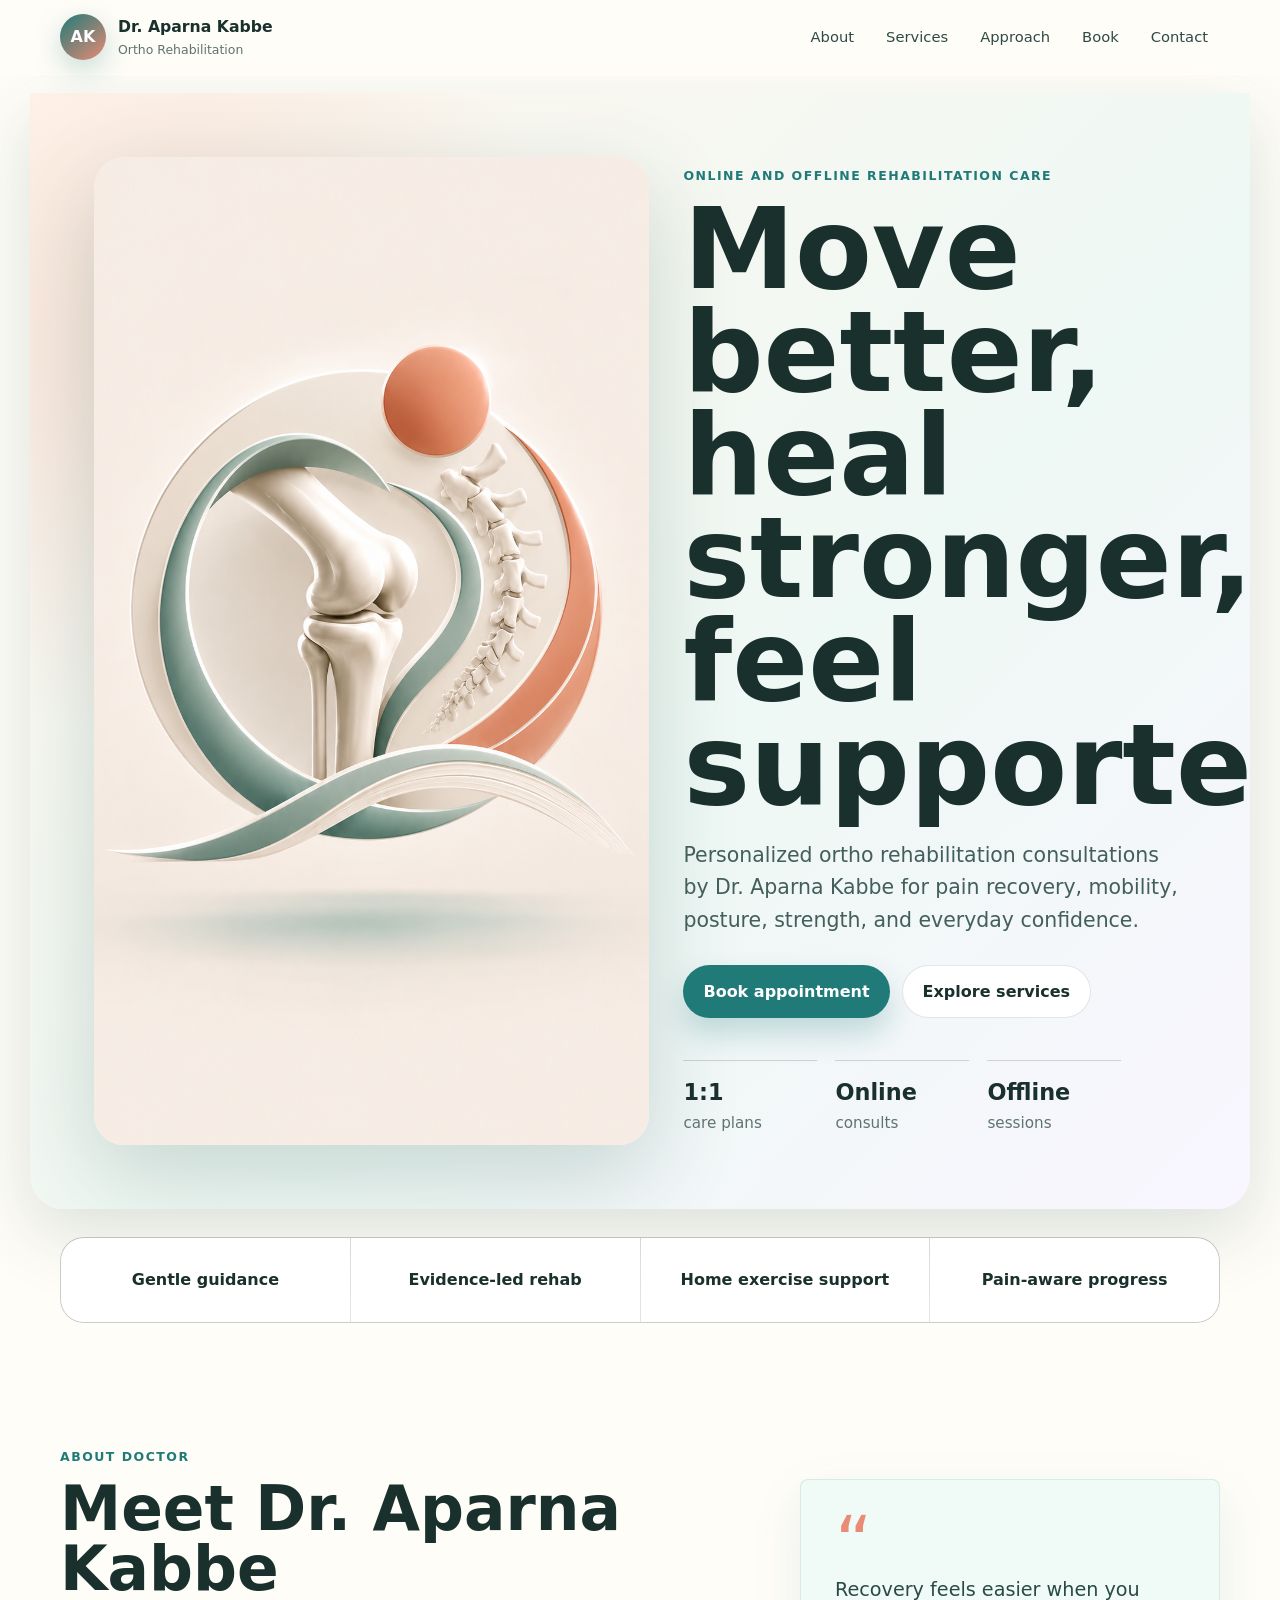
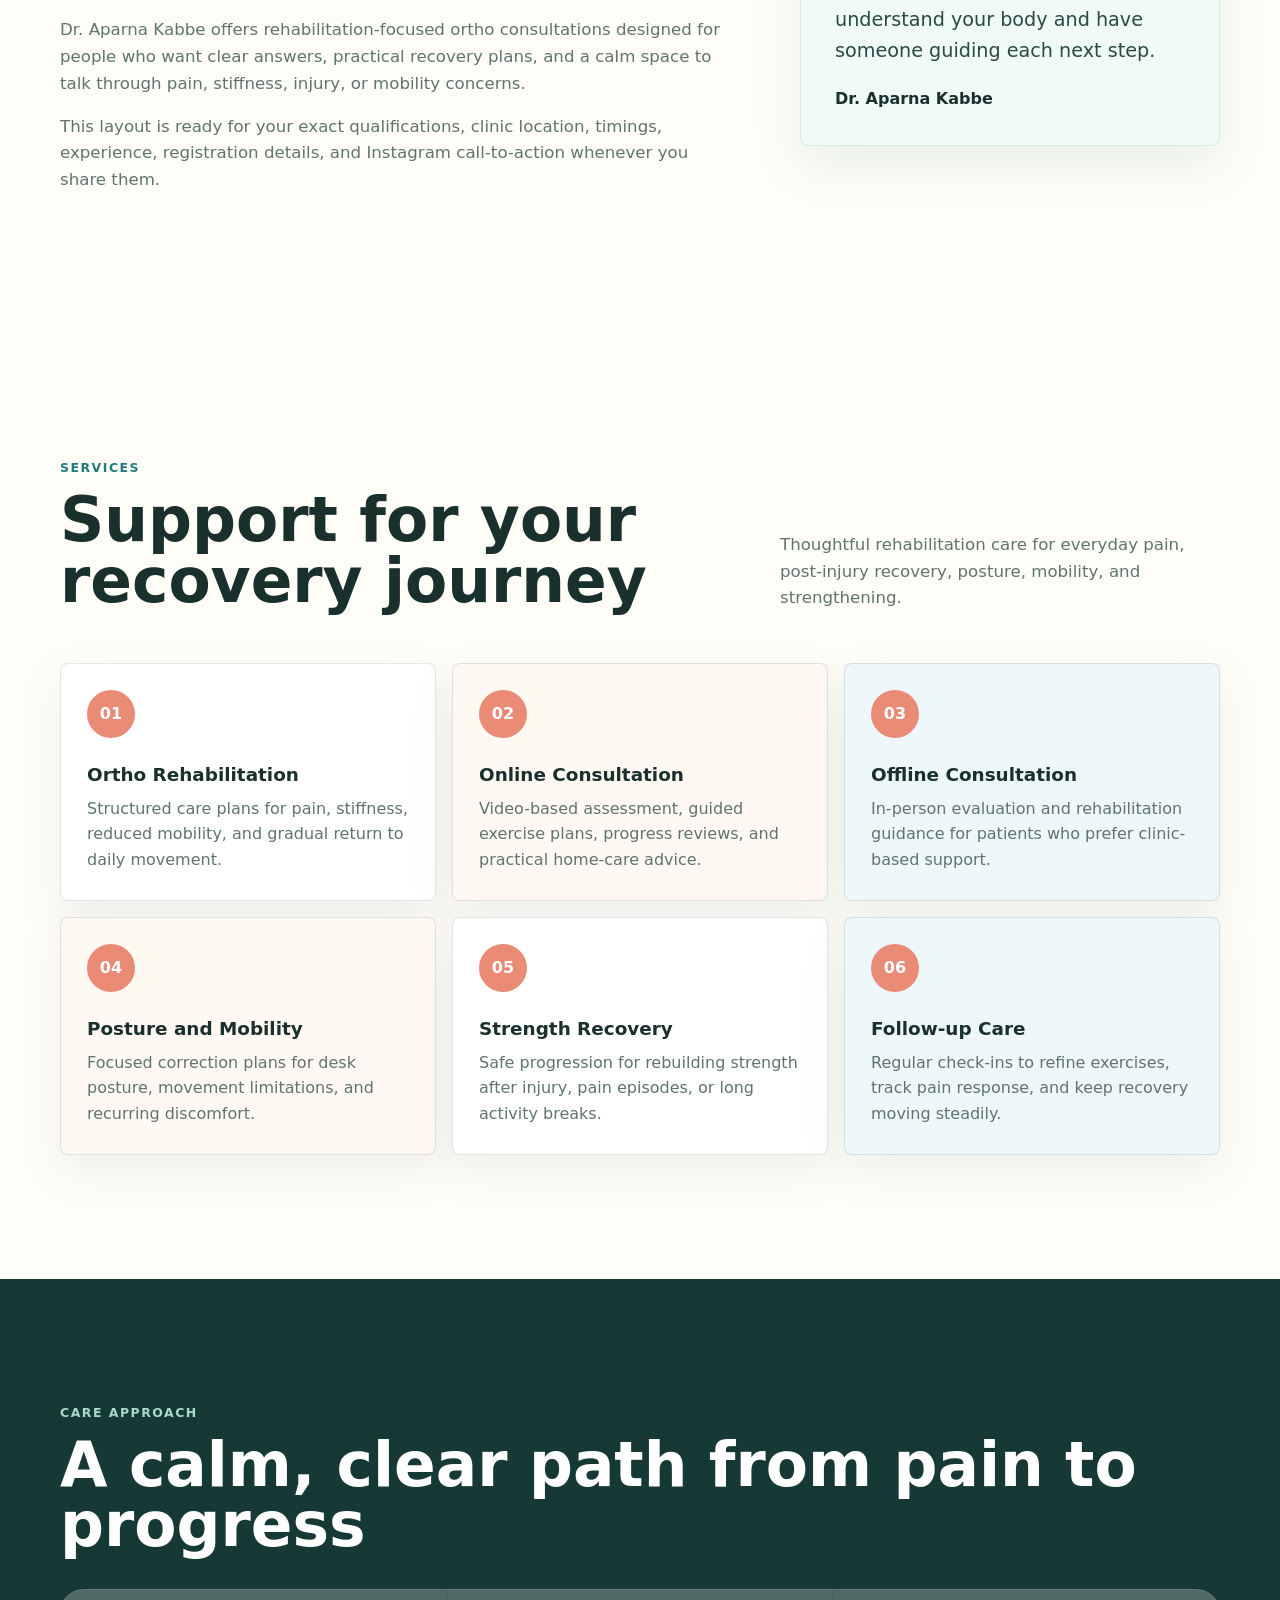
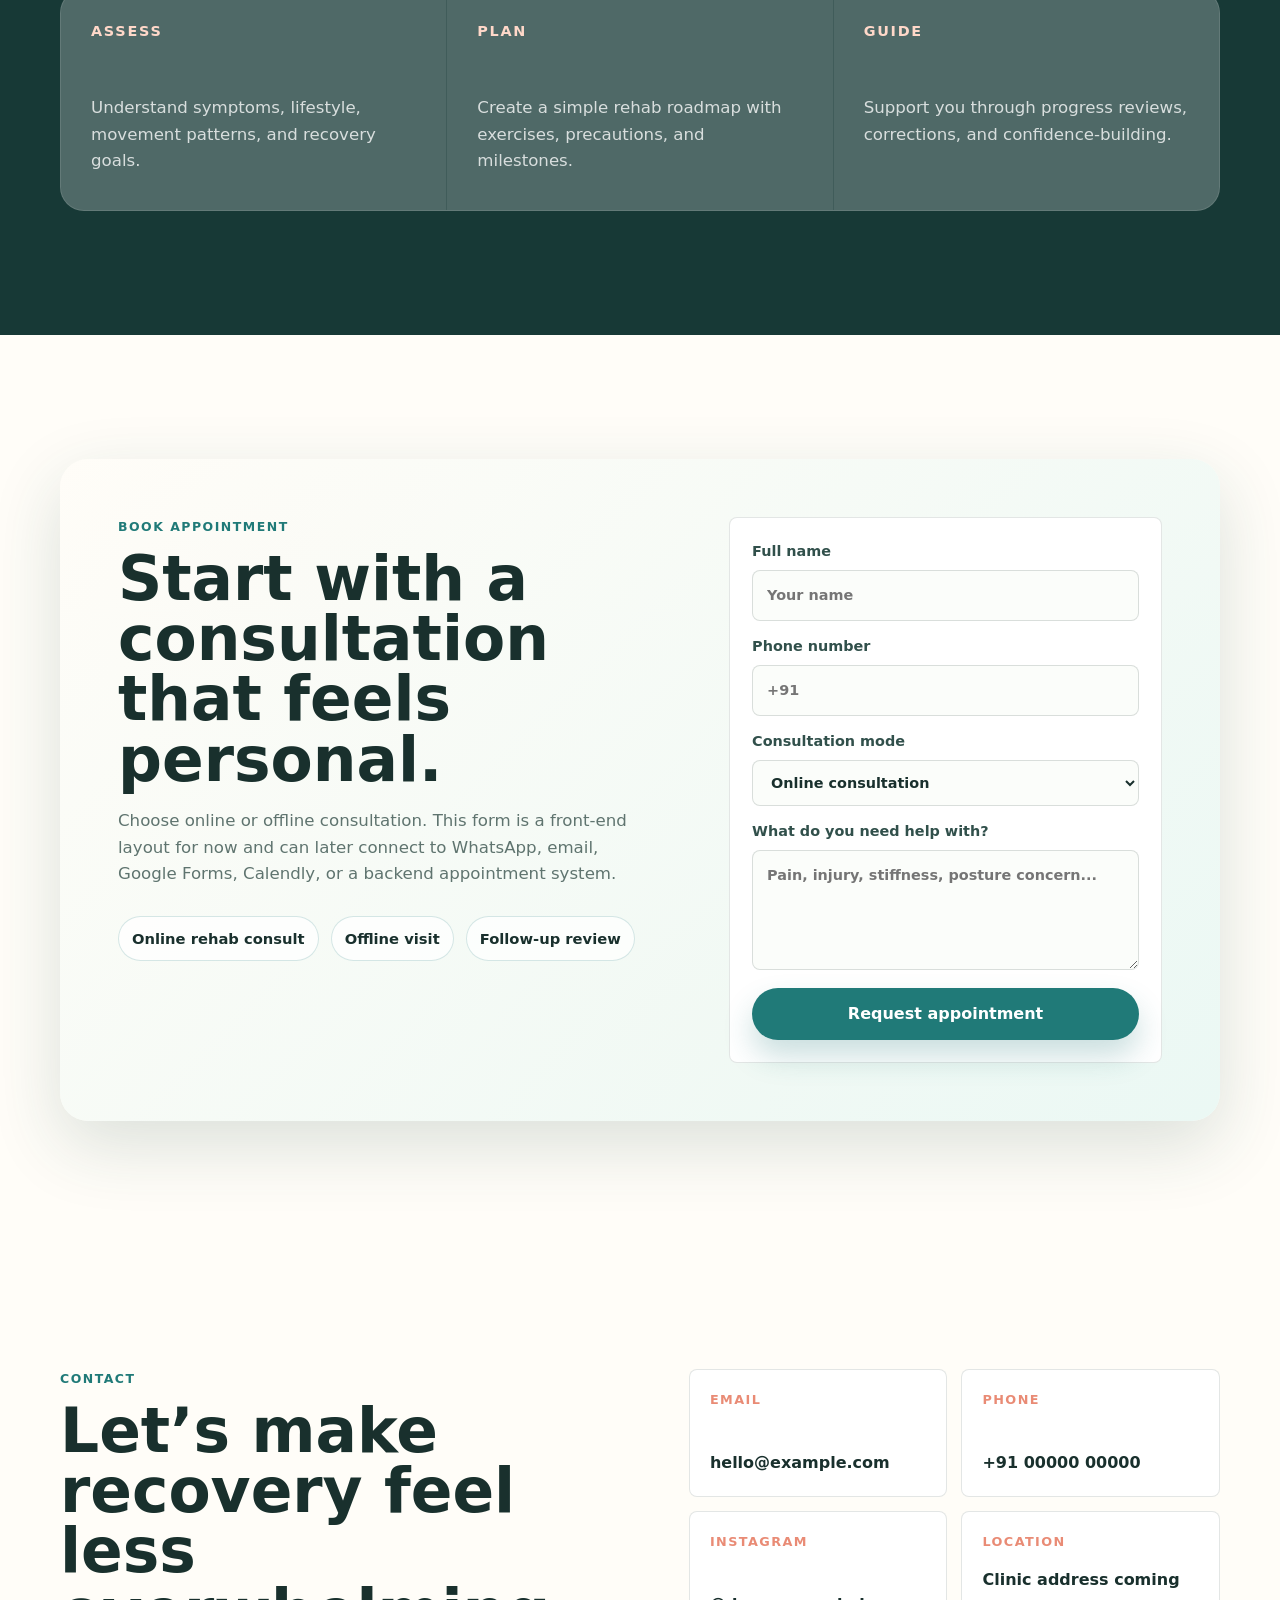
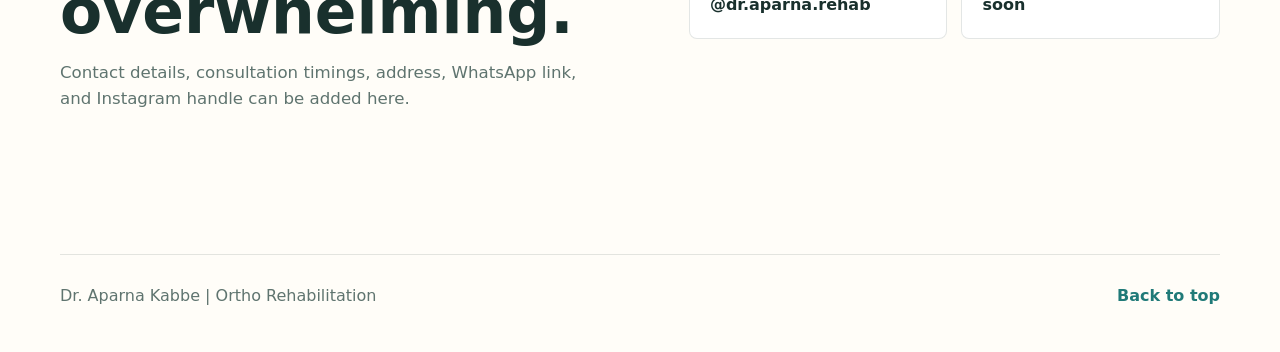
==== aparna-ortho-web/index.html @ 65c0a80f "Demo Website" ====
<!DOCTYPE html>
<html lang="en">
<head>
  <meta charset="UTF-8">
  <meta name="viewport" content="width=device-width, initial-scale=1.0">
  <meta name="description" content="Warm, supportive rehabilitation consultations with Dr. Aparna Kabbe. Online and offline ortho rehabilitation care.">
  <title>Dr. Aparna Kabbe | Ortho Rehabilitation</title>
  <link rel="stylesheet" href="styles.css">
</head>
<body>
  <header class="site-header" id="top">
    <nav class="nav-shell" aria-label="Primary navigation">
      <a class="brand" href="#top" aria-label="Dr. Aparna Kabbe home">
        <span class="brand-mark">AK</span>
        <span>
          <strong>Dr. Aparna Kabbe</strong>
          <small>Ortho Rehabilitation</small>
        </span>
      </a>
      <button class="nav-toggle" type="button" aria-label="Open menu" aria-expanded="false">
        <span></span>
        <span></span>
        <span></span>
      </button>
      <div class="nav-links">
        <a href="#about">About</a>
        <a href="#services">Services</a>
        <a href="#approach">Approach</a>
        <a href="#appointment">Book</a>
        <a href="#contact">Contact</a>
      </div>
    </nav>
  </header>

  <main>
    <section class="hero section-band">
      <div class="hero-media" aria-hidden="true">
        <img src="assets/rehab-hero.png" alt="">
      </div>
      <div class="hero-content">
        <p class="eyebrow">Online and offline rehabilitation care</p>
        <h1>Move better, heal stronger, feel supported.</h1>
        <p class="hero-copy">
          Personalized ortho rehabilitation consultations by Dr. Aparna Kabbe for pain recovery,
          mobility, posture, strength, and everyday confidence.
        </p>
        <div class="hero-actions">
          <a class="button primary" href="#appointment">Book appointment</a>
          <a class="button secondary" href="#services">Explore services</a>
        </div>
        <div class="quick-stats" aria-label="Practice highlights">
          <span><strong>1:1</strong> care plans</span>
          <span><strong>Online</strong> consults</span>
          <span><strong>Offline</strong> sessions</span>
        </div>
      </div>
    </section>

    <section class="intro-strip" aria-label="Care promise">
      <span>Gentle guidance</span>
      <span>Evidence-led rehab</span>
      <span>Home exercise support</span>
      <span>Pain-aware progress</span>
    </section>

    <section class="section about" id="about">
      <div class="section-kicker">About doctor</div>
      <div class="split">
        <div>
          <h2>Meet Dr. Aparna Kabbe</h2>
          <p>
            Dr. Aparna Kabbe offers rehabilitation-focused ortho consultations designed for people
            who want clear answers, practical recovery plans, and a calm space to talk through pain,
            stiffness, injury, or mobility concerns.
          </p>
          <p>
            This layout is ready for your exact qualifications, clinic location, timings,
            experience, registration details, and Instagram call-to-action whenever you share them.
          </p>
        </div>
        <aside class="doctor-note">
          <span class="quote-mark">“</span>
          <p>
            Recovery feels easier when you understand your body and have someone guiding each next step.
          </p>
          <strong>Dr. Aparna Kabbe</strong>
        </aside>
      </div>
    </section>

    <section class="section services" id="services">
      <div class="section-heading">
        <div>
          <div class="section-kicker">Services</div>
          <h2>Support for your recovery journey</h2>
        </div>
        <p>Thoughtful rehabilitation care for everyday pain, post-injury recovery, posture, mobility, and strengthening.</p>
      </div>

      <div class="service-grid">
        <article class="service-card">
          <span class="service-icon">01</span>
          <h3>Ortho Rehabilitation</h3>
          <p>Structured care plans for pain, stiffness, reduced mobility, and gradual return to daily movement.</p>
        </article>
        <article class="service-card">
          <span class="service-icon">02</span>
          <h3>Online Consultation</h3>
          <p>Video-based assessment, guided exercise plans, progress reviews, and practical home-care advice.</p>
        </article>
        <article class="service-card">
          <span class="service-icon">03</span>
          <h3>Offline Consultation</h3>
          <p>In-person evaluation and rehabilitation guidance for patients who prefer clinic-based support.</p>
        </article>
        <article class="service-card">
          <span class="service-icon">04</span>
          <h3>Posture and Mobility</h3>
          <p>Focused correction plans for desk posture, movement limitations, and recurring discomfort.</p>
        </article>
        <article class="service-card">
          <span class="service-icon">05</span>
          <h3>Strength Recovery</h3>
          <p>Safe progression for rebuilding strength after injury, pain episodes, or long activity breaks.</p>
        </article>
        <article class="service-card">
          <span class="service-icon">06</span>
          <h3>Follow-up Care</h3>
          <p>Regular check-ins to refine exercises, track pain response, and keep recovery moving steadily.</p>
        </article>
      </div>
    </section>

    <section class="section approach" id="approach">
      <div class="section-kicker">Care approach</div>
      <h2>A calm, clear path from pain to progress</h2>
      <div class="timeline">
        <div>
          <span>Assess</span>
          <p>Understand symptoms, lifestyle, movement patterns, and recovery goals.</p>
        </div>
        <div>
          <span>Plan</span>
          <p>Create a simple rehab roadmap with exercises, precautions, and milestones.</p>
        </div>
        <div>
          <span>Guide</span>
          <p>Support you through progress reviews, corrections, and confidence-building.</p>
        </div>
      </div>
    </section>

    <section class="section appointment" id="appointment">
      <div class="appointment-panel">
        <div>
          <div class="section-kicker">Book appointment</div>
          <h2>Start with a consultation that feels personal.</h2>
          <p>
            Choose online or offline consultation. This form is a front-end layout for now and can
            later connect to WhatsApp, email, Google Forms, Calendly, or a backend appointment system.
          </p>
          <div class="contact-pills">
            <span>Online rehab consult</span>
            <span>Offline visit</span>
            <span>Follow-up review</span>
          </div>
        </div>
        <form class="booking-form">
          <label>
            Full name
            <input type="text" name="name" placeholder="Your name">
          </label>
          <label>
            Phone number
            <input type="tel" name="phone" placeholder="+91">
          </label>
          <label>
            Consultation mode
            <select name="mode">
              <option>Online consultation</option>
              <option>Offline consultation</option>
              <option>Not sure yet</option>
            </select>
          </label>
          <label>
            What do you need help with?
            <textarea name="message" rows="4" placeholder="Pain, injury, stiffness, posture concern..."></textarea>
          </label>
          <button class="button primary form-button" type="submit">Request appointment</button>
        </form>
      </div>
    </section>

    <section class="section contact" id="contact">
      <div class="contact-layout">
        <div>
          <div class="section-kicker">Contact</div>
          <h2>Let’s make recovery feel less overwhelming.</h2>
          <p>Contact details, consultation timings, address, WhatsApp link, and Instagram handle can be added here.</p>
        </div>
        <div class="contact-grid">
          <a href="mailto:hello@example.com">
            <span>Email</span>
            hello@example.com
          </a>
          <a href="tel:+910000000000">
            <span>Phone</span>
            +91 00000 00000
          </a>
          <a href="#" aria-label="Instagram placeholder">
            <span>Instagram</span>
            @dr.aparna.rehab
          </a>
          <a href="#" aria-label="Location placeholder">
            <span>Location</span>
            Clinic address coming soon
          </a>
        </div>
      </div>
    </section>
  </main>

  <footer class="site-footer">
    <p>Dr. Aparna Kabbe | Ortho Rehabilitation</p>
    <a href="#top">Back to top</a>
  </footer>

  <script src="script.js"></script>
</body>
</html>
---- aparna-ortho-web/styles.css ----
:root {
  --ink: #19302d;
  --muted: #5f746f;
  --soft: #f8f2eb;
  --paper: #fffdf8;
  --sage: #8fb8a5;
  --teal: #207a78;
  --coral: #e98b75;
  --gold: #d3a94f;
  --blue: #eaf4f7;
  --line: rgba(25, 48, 45, 0.12);
  --shadow: 0 24px 70px rgba(33, 72, 67, 0.16);
}

* {
  box-sizing: border-box;
}

html {
  scroll-behavior: smooth;
}

body {
  margin: 0;
  color: var(--ink);
  background: var(--paper);
  font-family: Inter, ui-sans-serif, system-ui, -apple-system, BlinkMacSystemFont, "Segoe UI", sans-serif;
  line-height: 1.6;
}

a {
  color: inherit;
  text-decoration: none;
}

img {
  display: block;
  max-width: 100%;
}

.site-header {
  position: sticky;
  top: 0;
  z-index: 30;
  padding: 14px 18px;
  backdrop-filter: blur(18px);
  background: rgba(255, 253, 248, 0.78);
  border-bottom: 1px solid rgba(255, 255, 255, 0.58);
}

.nav-shell {
  width: min(1160px, 100%);
  margin: 0 auto;
  display: flex;
  align-items: center;
  justify-content: space-between;
  gap: 20px;
}

.brand {
  display: inline-flex;
  align-items: center;
  gap: 12px;
}

.brand-mark {
  width: 46px;
  height: 46px;
  display: grid;
  place-items: center;
  border-radius: 50%;
  color: white;
  font-weight: 800;
  background: linear-gradient(140deg, var(--teal), var(--coral));
  box-shadow: 0 10px 28px rgba(32, 122, 120, 0.26);
}

.brand strong,
.brand small {
  display: block;
}

.brand strong {
  font-size: 0.98rem;
  letter-spacing: 0;
}

.brand small {
  color: var(--muted);
  font-size: 0.78rem;
}

.nav-links {
  display: flex;
  align-items: center;
  gap: 8px;
}

.nav-links a {
  padding: 10px 12px;
  color: #2f4a46;
  font-size: 0.92rem;
  border-radius: 999px;
}

.nav-links a:hover {
  background: rgba(143, 184, 165, 0.18);
}

.nav-toggle {
  width: 42px;
  height: 42px;
  display: none;
  place-items: center;
  gap: 4px;
  padding: 10px;
  border: 1px solid var(--line);
  border-radius: 50%;
  background: white;
}

.nav-toggle span {
  width: 18px;
  height: 2px;
  display: block;
  background: var(--ink);
}

.section-band {
  width: min(1220px, calc(100% - 36px));
  margin: 18px auto 0;
}

.hero {
  min-height: calc(100vh - 98px);
  display: grid;
  grid-template-columns: minmax(0, 1.05fr) minmax(380px, 0.95fr);
  align-items: center;
  gap: 34px;
  padding: 64px clamp(22px, 5vw, 68px);
  overflow: hidden;
  border-radius: 0 0 34px 34px;
  background:
    radial-gradient(circle at 12% 22%, rgba(233, 139, 117, 0.20), transparent 29%),
    linear-gradient(135deg, #fff7ee 0%, #eef8f4 58%, #f9f6ff 100%);
  box-shadow: var(--shadow);
}

.hero-content {
  max-width: 680px;
}

.eyebrow,
.section-kicker {
  margin: 0 0 12px;
  color: var(--teal);
  font-size: 0.78rem;
  font-weight: 800;
  letter-spacing: 0.12em;
  text-transform: uppercase;
}

h1,
h2,
h3,
p {
  margin-top: 0;
}

h1 {
  max-width: 760px;
  margin-bottom: 22px;
  font-size: clamp(3.35rem, 9vw, 7rem);
  line-height: 0.92;
  letter-spacing: 0;
}

h2 {
  margin-bottom: 18px;
  font-size: clamp(2rem, 4.8vw, 4.7rem);
  line-height: 0.98;
  letter-spacing: 0;
}

h3 {
  margin-bottom: 10px;
  font-size: 1.15rem;
  line-height: 1.2;
}

.hero-copy {
  max-width: 620px;
  color: #435f5a;
  font-size: clamp(1.02rem, 2vw, 1.28rem);
}

.hero-actions,
.contact-pills {
  display: flex;
  flex-wrap: wrap;
  gap: 12px;
  margin-top: 28px;
}

.button {
  min-height: 48px;
  display: inline-flex;
  align-items: center;
  justify-content: center;
  padding: 13px 20px;
  border: 0;
  border-radius: 999px;
  font: inherit;
  font-weight: 800;
  cursor: pointer;
  transition: transform 180ms ease, box-shadow 180ms ease, background 180ms ease;
}

.button:hover {
  transform: translateY(-2px);
}

.button.primary {
  color: white;
  background: var(--teal);
  box-shadow: 0 16px 30px rgba(32, 122, 120, 0.24);
}

.button.secondary {
  color: var(--ink);
  background: white;
  border: 1px solid rgba(25, 48, 45, 0.12);
}

.quick-stats {
  display: flex;
  flex-wrap: wrap;
  gap: 18px;
  margin-top: 42px;
}

.quick-stats span {
  min-width: 134px;
  padding-top: 14px;
  border-top: 1px solid rgba(25, 48, 45, 0.18);
  color: var(--muted);
  font-size: 0.95rem;
}

.quick-stats strong {
  display: block;
  color: var(--ink);
  font-size: 1.4rem;
}

.hero-media {
  align-self: stretch;
  min-height: 520px;
  border-radius: 30px;
  overflow: hidden;
  box-shadow: 0 30px 90px rgba(30, 80, 72, 0.20);
}

.hero-media img {
  width: 100%;
  height: 100%;
  object-fit: cover;
}

.intro-strip {
  width: min(1160px, calc(100% - 36px));
  margin: 28px auto 0;
  display: grid;
  grid-template-columns: repeat(4, 1fr);
  gap: 1px;
  overflow: hidden;
  border: 1px solid var(--line);
  border-radius: 24px;
  background: var(--line);
}

.intro-strip span {
  min-height: 84px;
  display: grid;
  place-items: center;
  padding: 18px;
  text-align: center;
  font-weight: 800;
  background: white;
}

.section {
  width: min(1160px, calc(100% - 36px));
  margin: 0 auto;
  padding: clamp(72px, 10vw, 124px) 0;
}

.split {
  display: grid;
  grid-template-columns: minmax(0, 1fr) minmax(320px, 420px);
  gap: clamp(28px, 6vw, 70px);
  align-items: start;
}

.split p,
.section-heading p,
.appointment-panel p,
.contact-layout p {
  color: var(--muted);
  font-size: 1.04rem;
}

.doctor-note {
  position: relative;
  padding: 34px;
  border-radius: 8px;
  background: #f0faf6;
  border: 1px solid rgba(32, 122, 120, 0.12);
  box-shadow: 0 18px 50px rgba(32, 122, 120, 0.10);
}

.quote-mark {
  color: var(--coral);
  font-size: 4.5rem;
  line-height: 0.8;
}

.doctor-note p {
  color: #294a45;
  font-size: 1.2rem;
}

.section-heading {
  display: grid;
  grid-template-columns: minmax(0, 1fr) minmax(280px, 440px);
  gap: 28px;
  align-items: end;
  margin-bottom: 34px;
}

.service-grid {
  display: grid;
  grid-template-columns: repeat(3, 1fr);
  gap: 16px;
}

.service-card {
  min-height: 238px;
  padding: 26px;
  border-radius: 8px;
  background: white;
  border: 1px solid var(--line);
  box-shadow: 0 16px 48px rgba(40, 78, 72, 0.08);
}

.service-card:nth-child(2n) {
  background: #fff8f3;
}

.service-card:nth-child(3n) {
  background: #eef7fa;
}

.service-icon {
  width: 48px;
  height: 48px;
  display: grid;
  place-items: center;
  margin-bottom: 26px;
  border-radius: 50%;
  color: white;
  font-weight: 900;
  background: var(--coral);
}

.service-card p {
  color: var(--muted);
  margin-bottom: 0;
}

.approach {
  width: 100%;
  max-width: none;
  padding-left: max(18px, calc((100vw - 1160px) / 2));
  padding-right: max(18px, calc((100vw - 1160px) / 2));
  background: #173936;
  color: white;
}

.approach .section-kicker {
  color: #a9d9c7;
}

.timeline {
  display: grid;
  grid-template-columns: repeat(3, 1fr);
  gap: 1px;
  margin-top: 34px;
  background: rgba(255, 255, 255, 0.18);
  border: 1px solid rgba(255, 255, 255, 0.18);
  border-radius: 24px;
  overflow: hidden;
}

.timeline div {
  min-height: 220px;
  padding: 30px;
  background: rgba(255, 255, 255, 0.08);
}

.timeline span {
  display: block;
  margin-bottom: 52px;
  color: #ffd8c9;
  font-size: 0.9rem;
  font-weight: 900;
  letter-spacing: 0.12em;
  text-transform: uppercase;
}

.timeline p {
  margin-bottom: 0;
  color: rgba(255, 255, 255, 0.78);
  font-size: 1.04rem;
}

.appointment-panel {
  display: grid;
  grid-template-columns: minmax(0, 0.9fr) minmax(320px, 0.72fr);
  gap: clamp(24px, 6vw, 70px);
  align-items: start;
  padding: clamp(26px, 5vw, 58px);
  border-radius: 28px;
  background:
    linear-gradient(135deg, rgba(255, 253, 248, 0.96), rgba(235, 248, 244, 0.96)),
    url("assets/calm-pattern.png");
  background-size: cover;
  box-shadow: var(--shadow);
}

.contact-pills span {
  padding: 10px 13px;
  border: 1px solid rgba(32, 122, 120, 0.18);
  border-radius: 999px;
  background: rgba(255, 255, 255, 0.72);
  font-size: 0.92rem;
  font-weight: 800;
}

.booking-form {
  display: grid;
  gap: 14px;
  padding: 22px;
  border-radius: 8px;
  background: white;
  border: 1px solid var(--line);
}

label {
  display: grid;
  gap: 7px;
  color: #31504b;
  font-size: 0.9rem;
  font-weight: 800;
}

input,
select,
textarea {
  width: 100%;
  border: 1px solid rgba(25, 48, 45, 0.15);
  border-radius: 8px;
  padding: 13px 14px;
  color: var(--ink);
  background: #fbfdfa;
  font: inherit;
  resize: vertical;
}

input:focus,
select:focus,
textarea:focus {
  outline: 3px solid rgba(32, 122, 120, 0.16);
  border-color: var(--teal);
}

.form-button {
  width: 100%;
  margin-top: 4px;
}

.contact-layout {
  display: grid;
  grid-template-columns: minmax(0, 0.92fr) minmax(320px, 0.9fr);
  gap: clamp(28px, 7vw, 86px);
  align-items: start;
}

.contact-grid {
  display: grid;
  grid-template-columns: repeat(2, 1fr);
  gap: 14px;
}

.contact-grid a {
  min-height: 128px;
  display: flex;
  flex-direction: column;
  justify-content: space-between;
  padding: 20px;
  border: 1px solid var(--line);
  border-radius: 8px;
  background: white;
  font-weight: 800;
  word-break: break-word;
}

.contact-grid span {
  color: var(--coral);
  font-size: 0.8rem;
  letter-spacing: 0.11em;
  text-transform: uppercase;
}

.site-footer {
  display: flex;
  justify-content: space-between;
  gap: 18px;
  width: min(1160px, calc(100% - 36px));
  margin: 0 auto;
  padding: 28px 0 44px;
  color: var(--muted);
  border-top: 1px solid var(--line);
}

.site-footer p {
  margin: 0;
}

.site-footer a {
  font-weight: 800;
  color: var(--teal);
}

@media (max-width: 900px) {
  .nav-toggle {
    display: grid;
  }

  .nav-links {
    position: absolute;
    top: 76px;
    left: 18px;
    right: 18px;
    display: none;
    padding: 14px;
    border: 1px solid var(--line);
    border-radius: 20px;
    background: white;
    box-shadow: var(--shadow);
  }

  .nav-links.is-open {
    display: grid;
  }

  .hero,
  .split,
  .section-heading,
  .appointment-panel,
  .contact-layout {
    grid-template-columns: 1fr;
  }

  .hero {
    min-height: auto;
    padding-top: 44px;
  }

  .hero-media {
    min-height: 360px;
    order: -1;
  }

  .intro-strip,
  .service-grid,
  .timeline,
  .contact-grid {
    grid-template-columns: 1fr 1fr;
  }
}

@media (max-width: 620px) {
  .site-header {
    padding: 10px 12px;
  }

  .brand strong {
    font-size: 0.9rem;
  }

  .brand small {
    font-size: 0.72rem;
  }

  .section-band,
  .section,
  .intro-strip,
  .site-footer {
    width: min(100% - 24px, 1160px);
  }

  .hero {
    gap: 24px;
    padding: 26px 18px 32px;
    border-radius: 0 0 24px 24px;
  }

  h1 {
    font-size: clamp(3rem, 17vw, 4.1rem);
  }

  h2 {
    font-size: clamp(2rem, 12vw, 3.1rem);
  }

  .hero-actions .button {
    width: 100%;
  }

  .intro-strip,
  .service-grid,
  .timeline,
  .contact-grid {
    grid-template-columns: 1fr;
  }

  .timeline div {
    min-height: 190px;
  }

  .timeline span {
    margin-bottom: 32px;
  }

  .site-footer {
    flex-direction: column;
  }
}
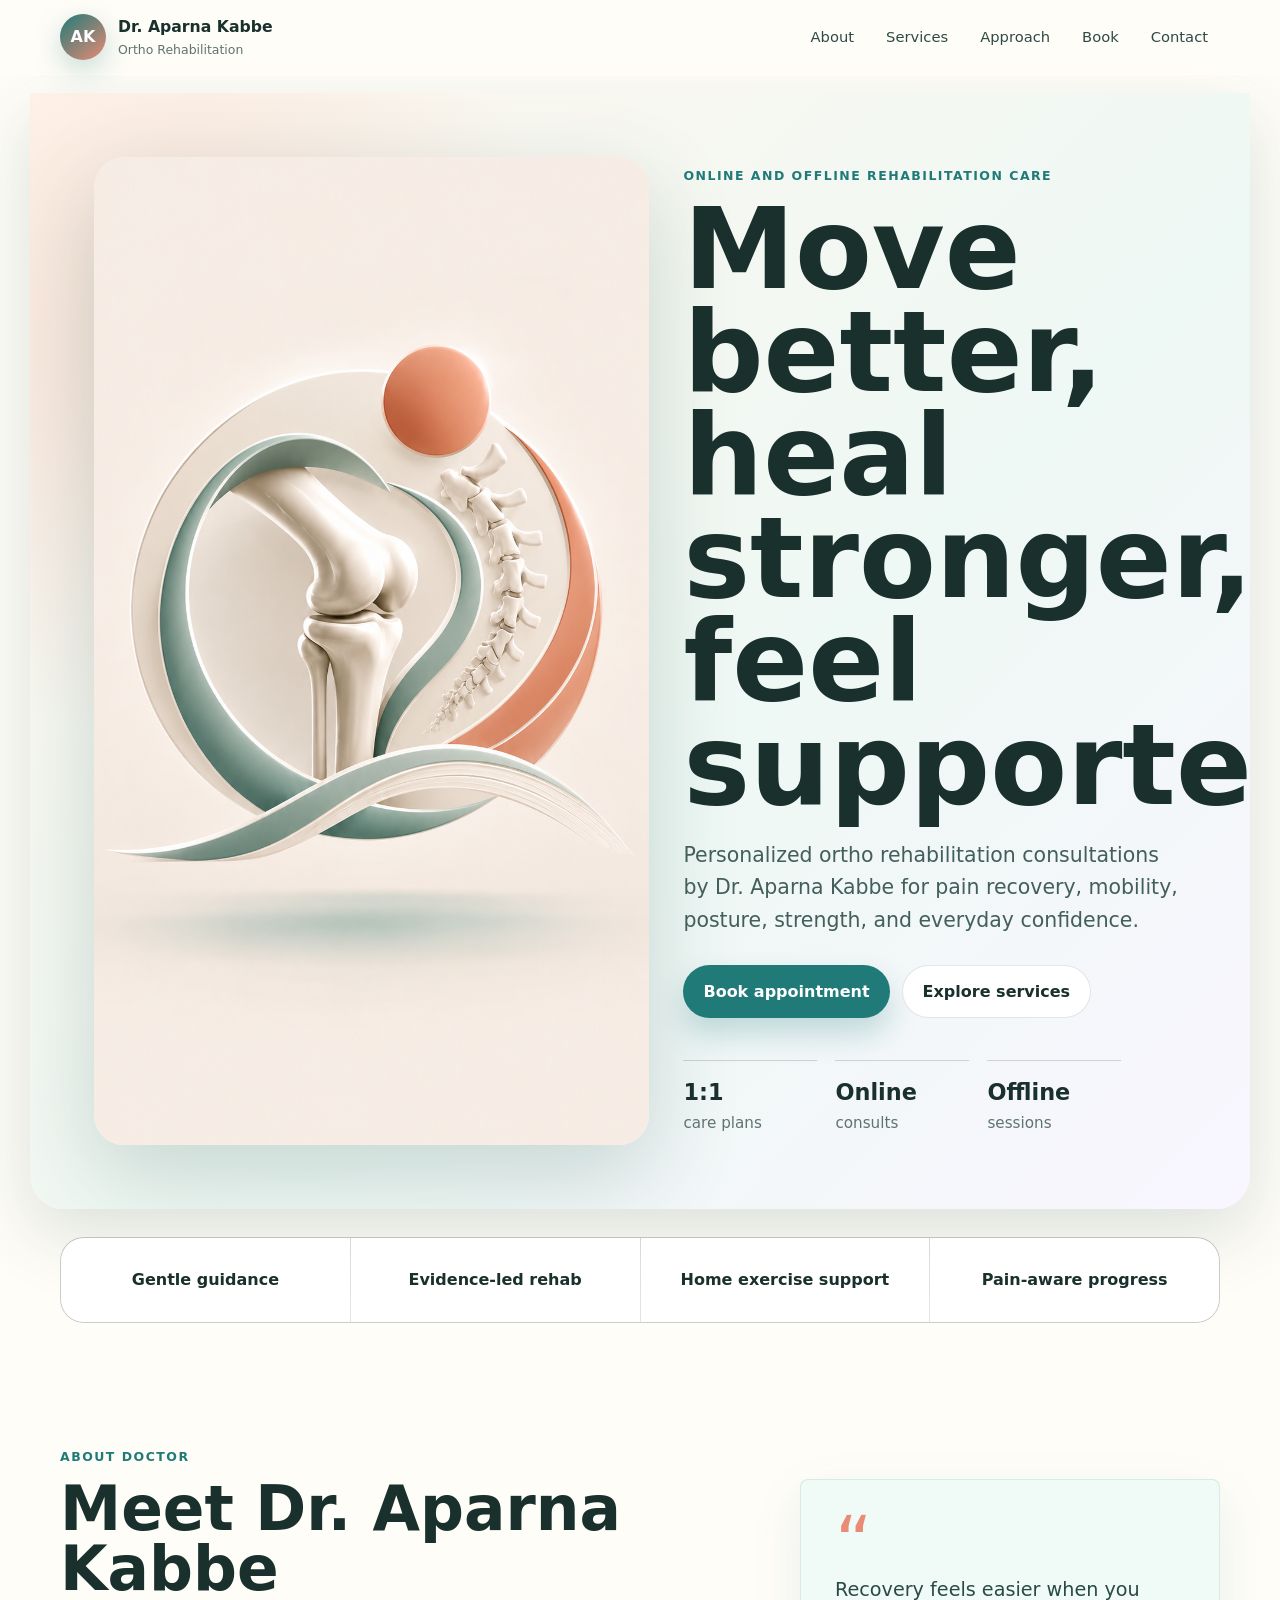
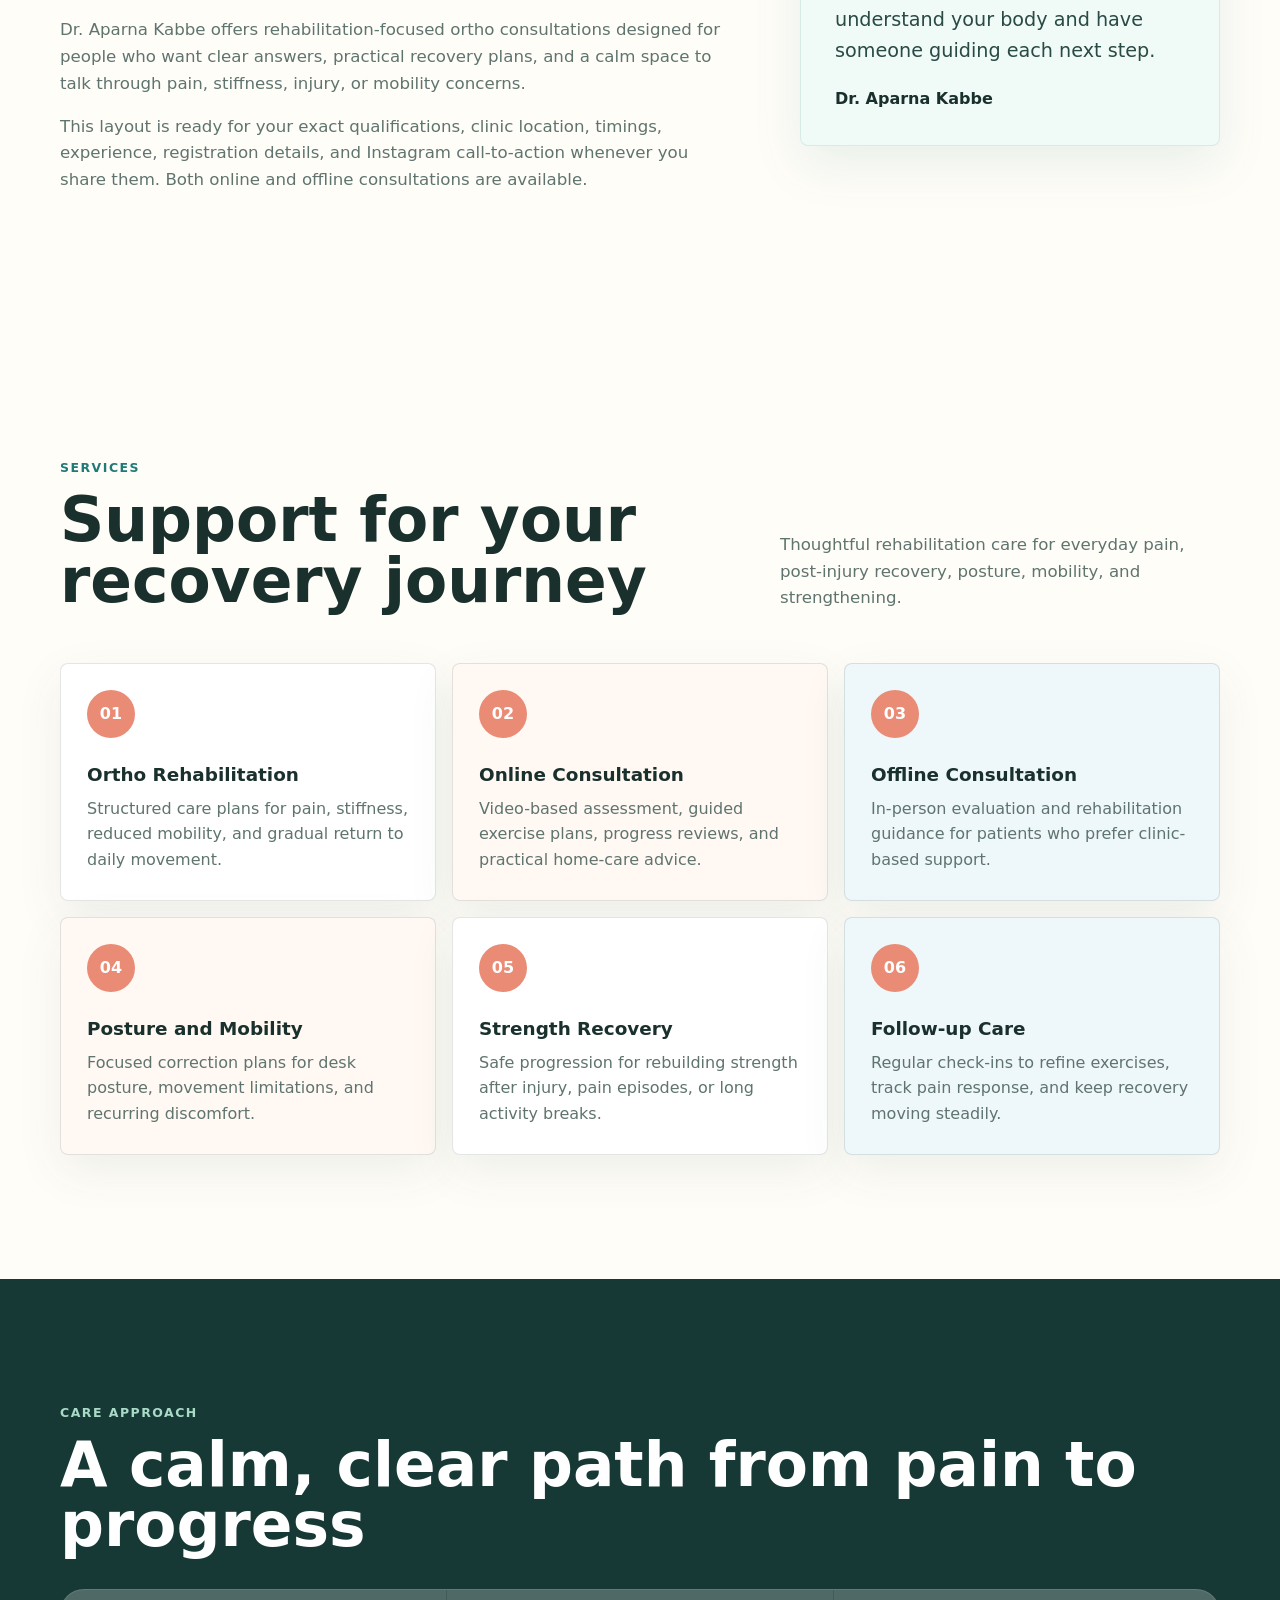
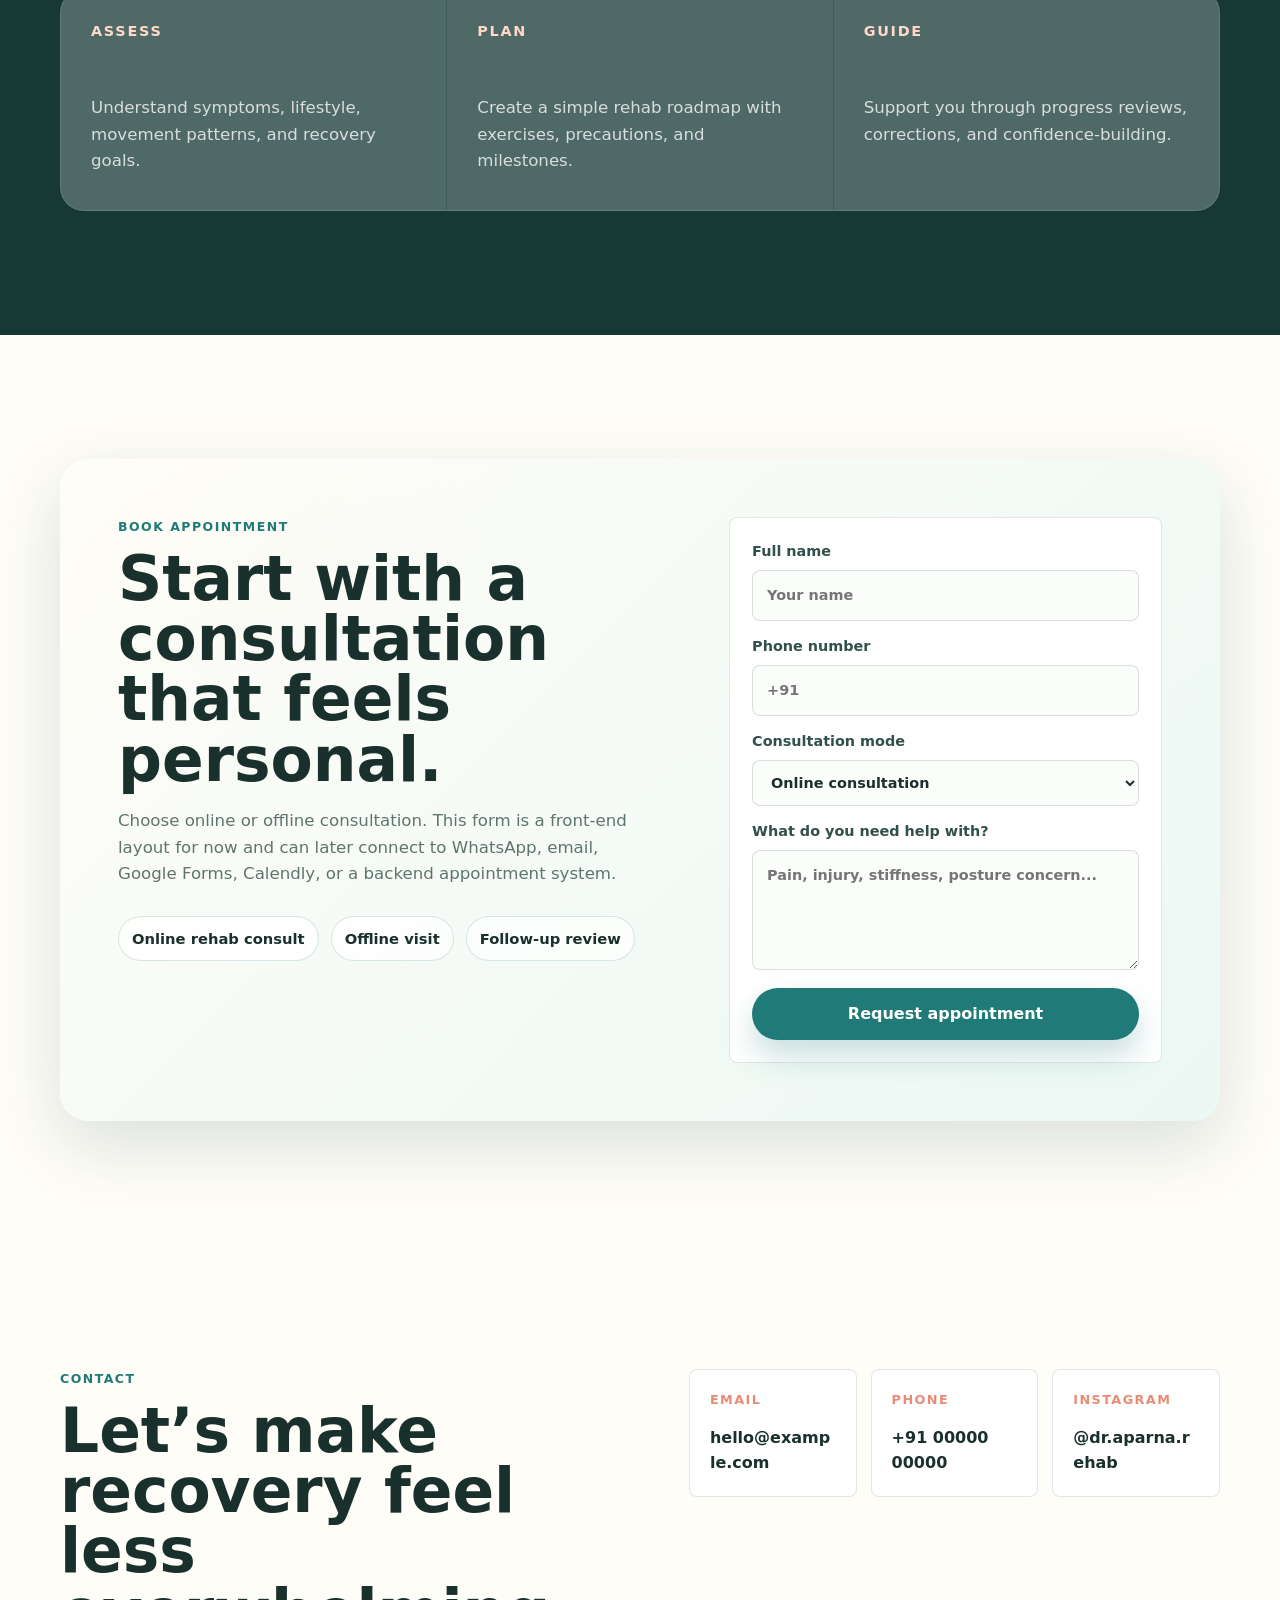
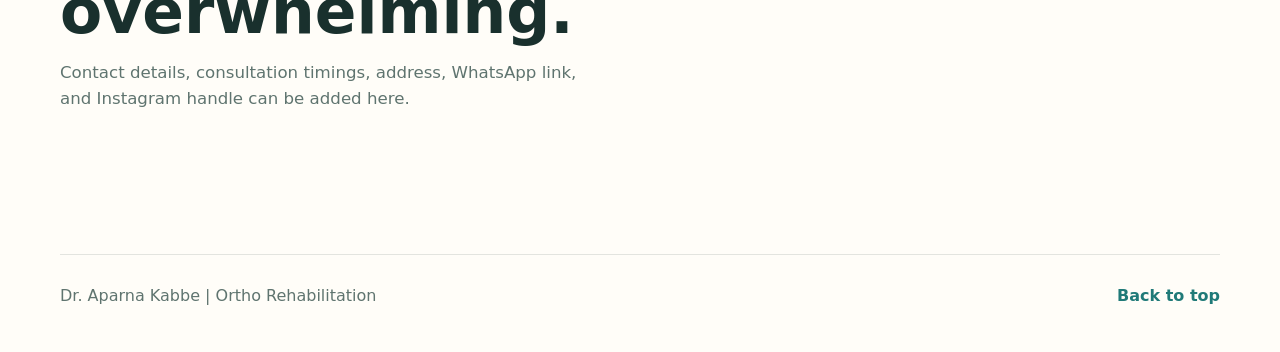
==== commit 05623960: "Changes to Back to Top and Contact Cards" ====
--- a/aparna-ortho-web/index.html
+++ b/aparna-ortho-web/index.html
@@ -76,6 +76,7 @@
           <p>
             This layout is ready for your exact qualifications, clinic location, timings,
             experience, registration details, and Instagram call-to-action whenever you share them.
+            Both online and offline consultations are available.
           </p>
         </div>
         <aside class="doctor-note">
@@ -211,10 +212,6 @@
             <span>Instagram</span>
             @dr.aparna.rehab
           </a>
-          <a href="#" aria-label="Location placeholder">
-            <span>Location</span>
-            Clinic address coming soon
-          </a>
         </div>
       </div>
     </section>
@@ -222,7 +219,7 @@
 
   <footer class="site-footer">
     <p>Dr. Aparna Kabbe | Ortho Rehabilitation</p>
-    <a href="#top">Back to top</a>
+    <a class="back-to-top" href="#top">Back to top</a>
   </footer>
 
   <script src="script.js"></script>
--- a/aparna-ortho-web/styles.css
+++ b/aparna-ortho-web/styles.css
@@ -498,7 +498,7 @@
 
 .contact-grid {
   display: grid;
-  grid-template-columns: repeat(2, 1fr);
+  grid-template-columns: repeat(3, minmax(0, 1fr));
   gap: 14px;
 }
 
@@ -584,9 +584,12 @@
 
   .intro-strip,
   .service-grid,
-  .timeline,
+  .timeline {
+    grid-template-columns: 1fr 1fr;
+  }
+
   .contact-grid {
-    grid-template-columns: 1fr 1fr;
+    grid-template-columns: repeat(3, minmax(0, 1fr));
   }
 }
 
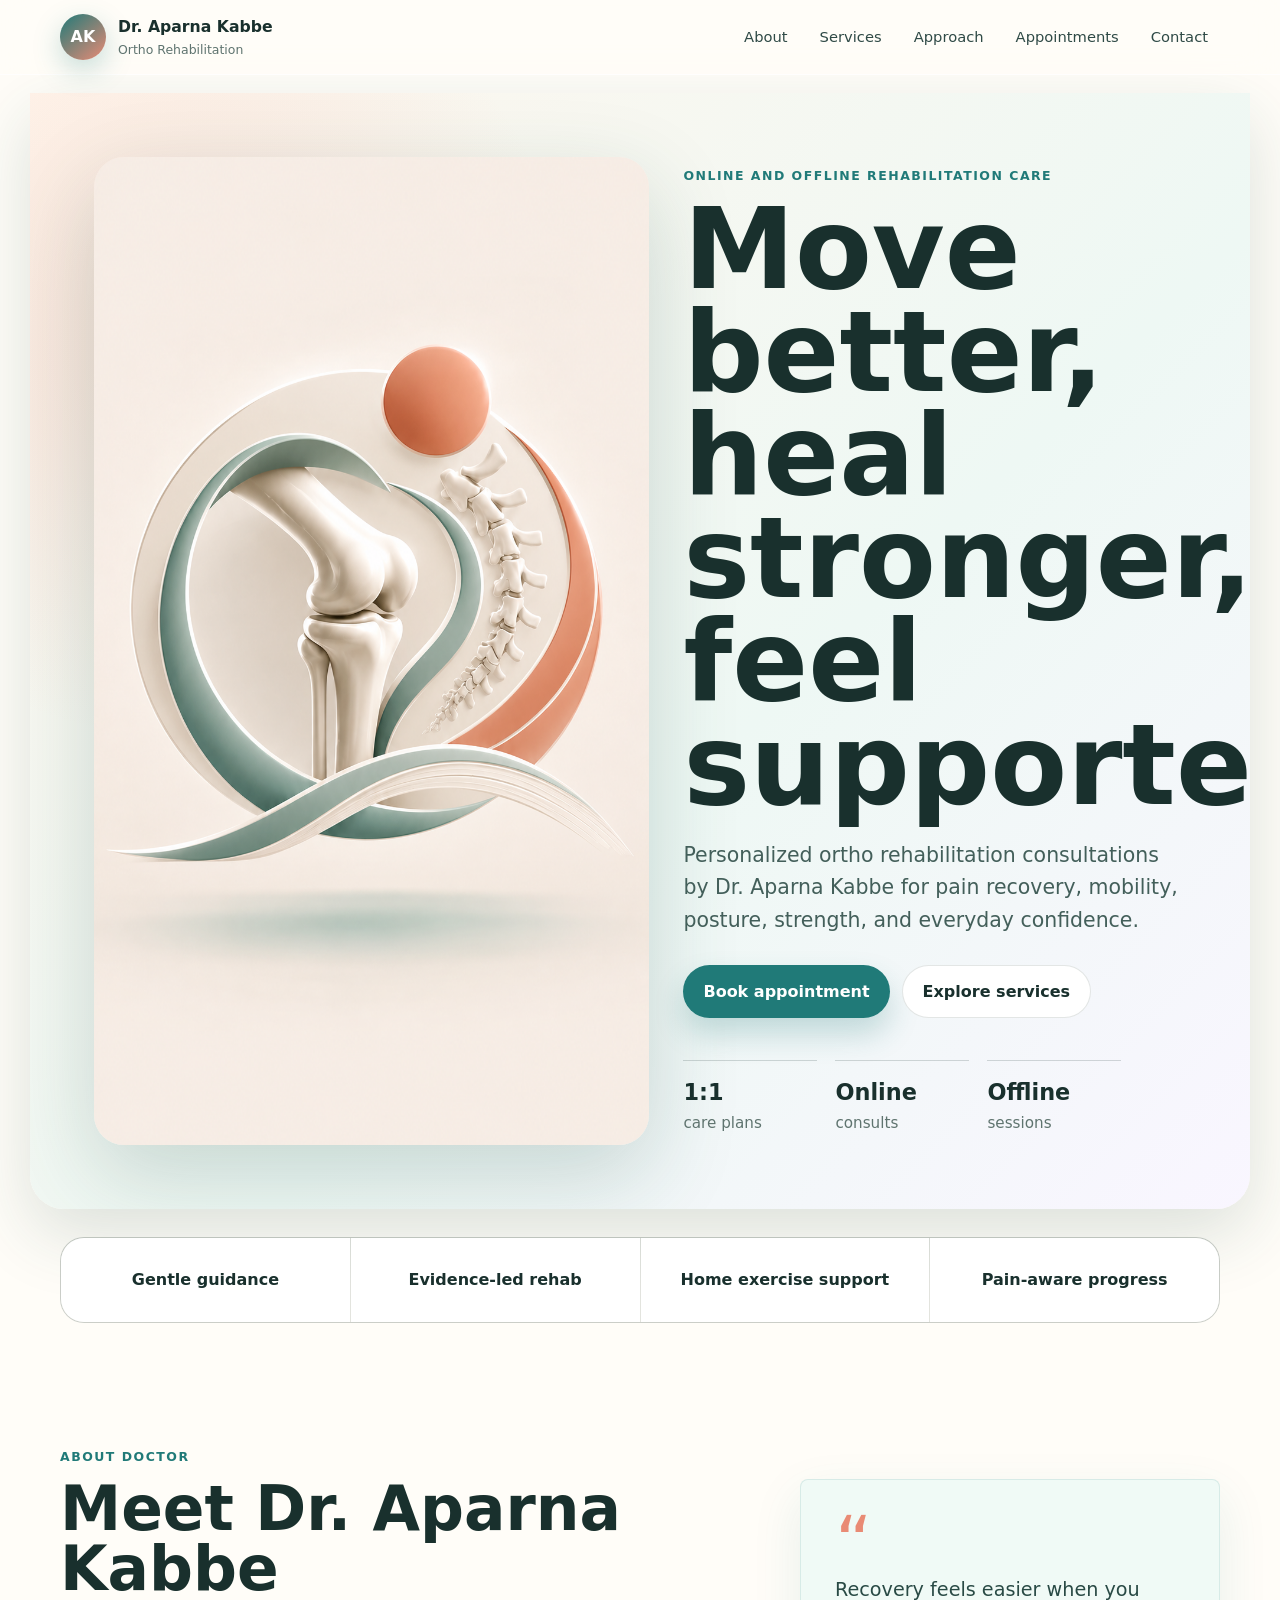
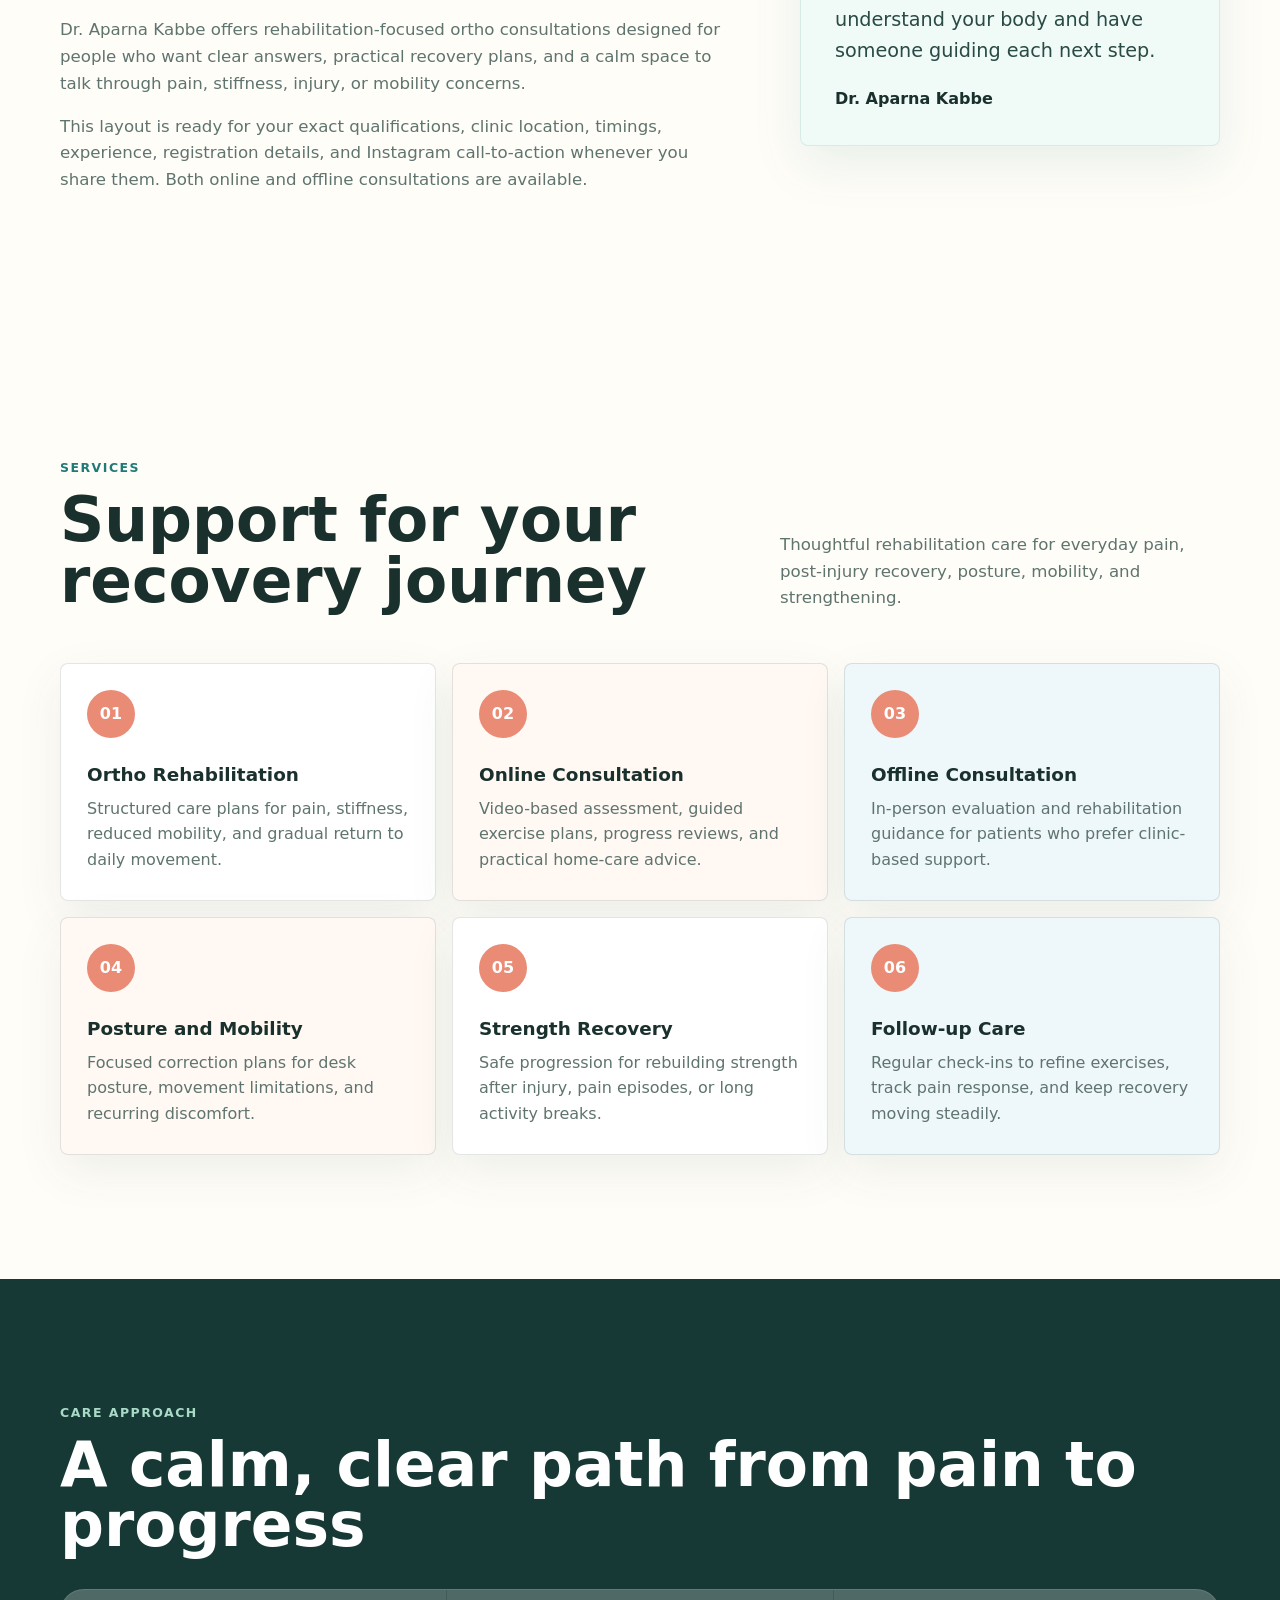
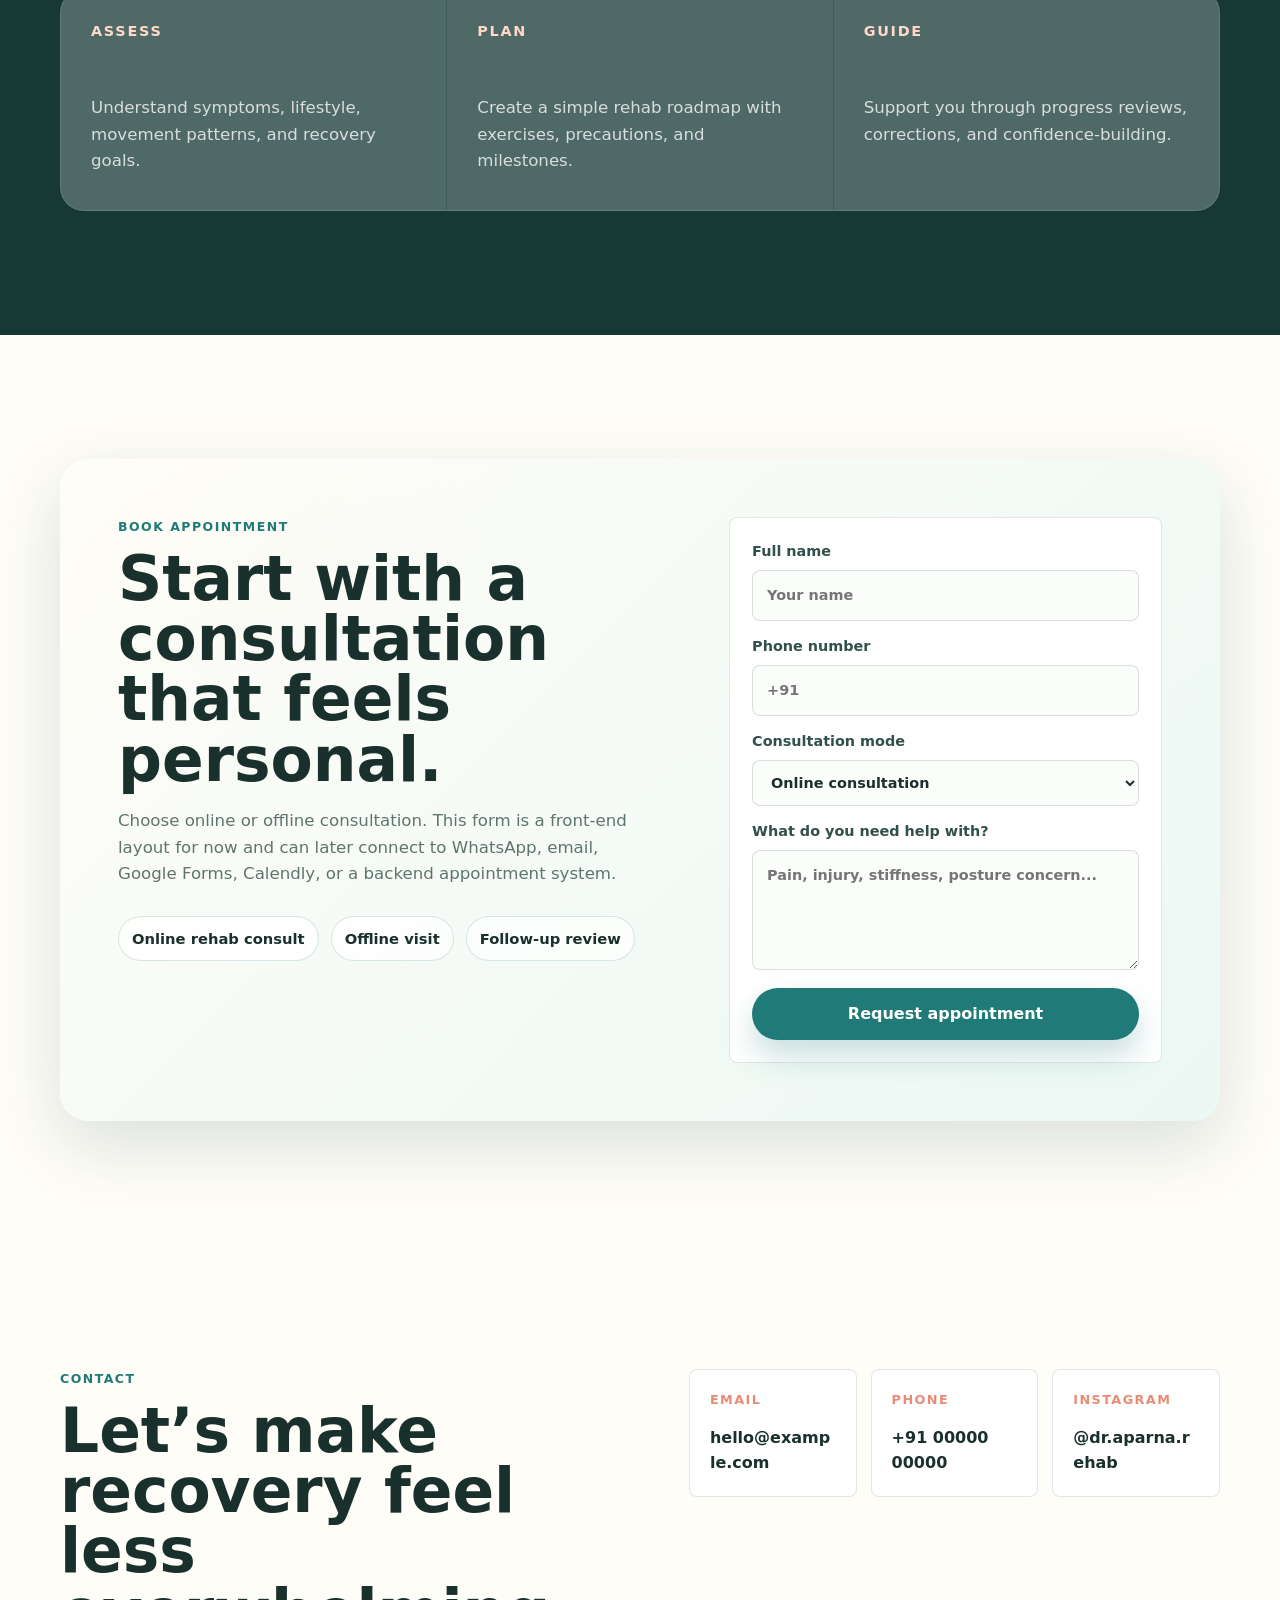
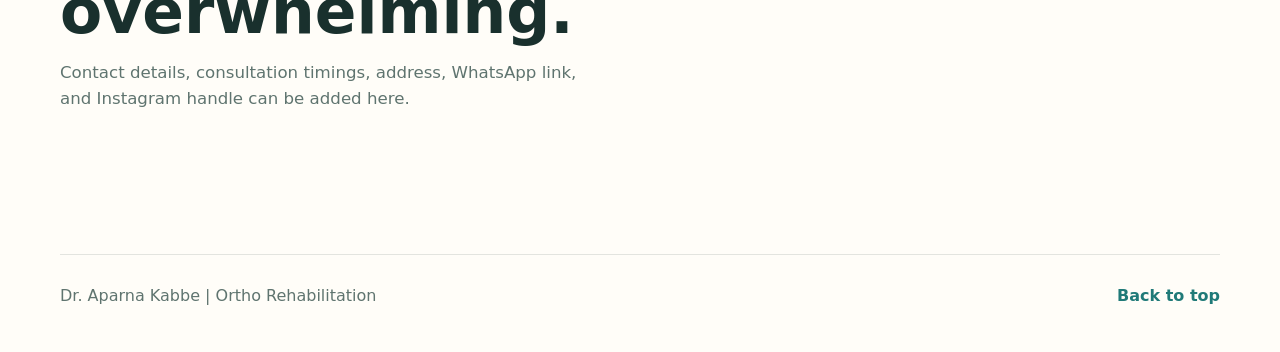
==== commit 4942192a: "Some minor corrections" ====
--- a/aparna-ortho-web/index.html
+++ b/aparna-ortho-web/index.html
@@ -26,7 +26,7 @@
         <a href="#about">About</a>
         <a href="#services">Services</a>
         <a href="#approach">Approach</a>
-        <a href="#appointment">Book</a>
+        <a href="#appointment">Appointments</a>
         <a href="#contact">Contact</a>
       </div>
     </nav>
